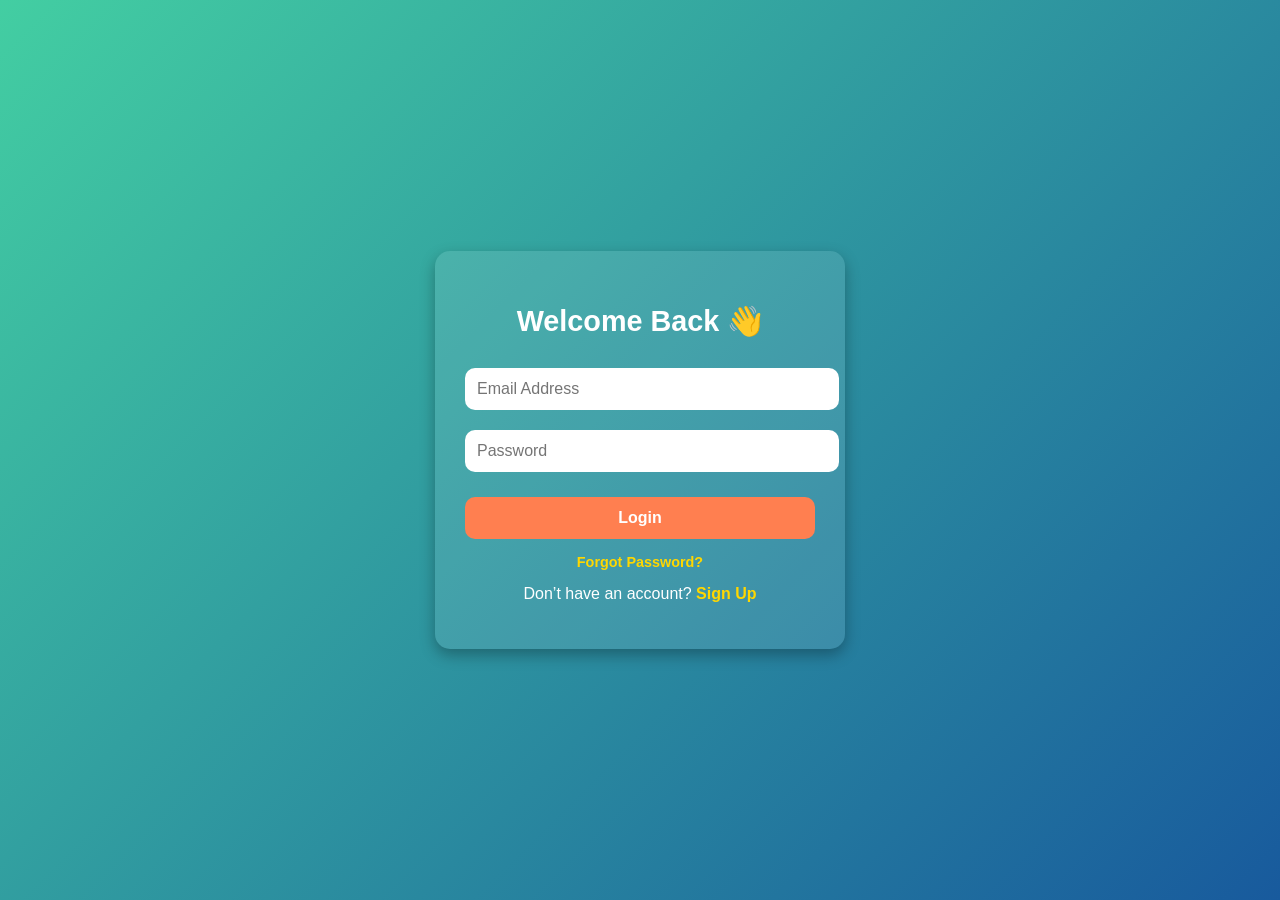
==== login.html @ 1adfe350 "Add files via upload" ====
<!DOCTYPE html>
<html lang="en">
<head>
  <meta charset="UTF-8">
  <title>Login - Smart Finance Manager</title>
  <style>
    body {
      margin: 0;
      font-family: 'Segoe UI', Tahoma, Geneva, Verdana, sans-serif;
      background: linear-gradient(135deg, #43cea2, #185a9d);
      color: #fff;
      display: flex;
      justify-content: center;
      align-items: center;
      height: 100vh;
    }

    .login-box {
      background: rgba(255,255,255,0.1);
      padding: 30px;
      border-radius: 15px;
      box-shadow: 0 6px 15px rgba(0,0,0,0.3);
      width: 350px;
      text-align: center;
    }

    .login-box h2 {
      margin-bottom: 20px;
      font-size: 1.8rem;
    }

    .login-box input {
      width: 100%;
      padding: 12px;
      margin: 10px 0;
      border: none;
      border-radius: 10px;
      outline: none;
      font-size: 1rem;
    }

    .login-box button {
      width: 100%;
      padding: 12px;
      margin-top: 15px;
      background: #ff7f50;
      border: none;
      border-radius: 10px;
      font-size: 1rem;
      font-weight: bold;
      color: #fff;
      cursor: pointer;
      transition: 0.3s;
    }
    .login-box button:hover {
      background: #ff5722;
    }

    .login-box p {
      margin-top: 15px;
    }

    .login-box a {
      color: #ffd700;
      text-decoration: none;
      font-weight: bold;
      cursor: pointer;
    }

    .forgot {
      margin-top: 10px;
      font-size: 0.9rem;
    }
  </style>
</head>
<body>
  <div class="login-box">
    <h2>Welcome Back 👋</h2>
    <input type="email" id="email" placeholder="Email Address" required>
    <input type="password" id="password" placeholder="Password" required>
    <button onclick="login()">Login</button>
    <p class="forgot"><a onclick="forgotPassword()">Forgot Password?</a></p>
    <p>Don’t have an account? <a href="signup.html">Sign Up</a></p>
  </div>

  <script>
    function login() {
      const email = document.getElementById("email").value;
      const password = document.getElementById("password").value;

      const storedEmail = localStorage.getItem("userEmail");
      const storedPassword = localStorage.getItem("userPassword");

      if (email === storedEmail && password === storedPassword) {
        alert("Login successful! Redirecting to dashboard...");
        localStorage.setItem("loggedInUser", localStorage.getItem("userName"));
        window.location.href = "dashboard.html";
      } else {
        alert("Invalid credentials. Please try again.");
      }
    }

    function forgotPassword() {
      const storedEmail = localStorage.getItem("userEmail");
      const storedPassword = localStorage.getItem("userPassword");

      const enteredEmail = prompt("Enter your registered email:");

      if (enteredEmail === storedEmail) {
        alert("Your password is: " + storedPassword);
      } else {
        alert("Email not found. Please sign up first.");
      }
    }
  </script>
</body>
</html>
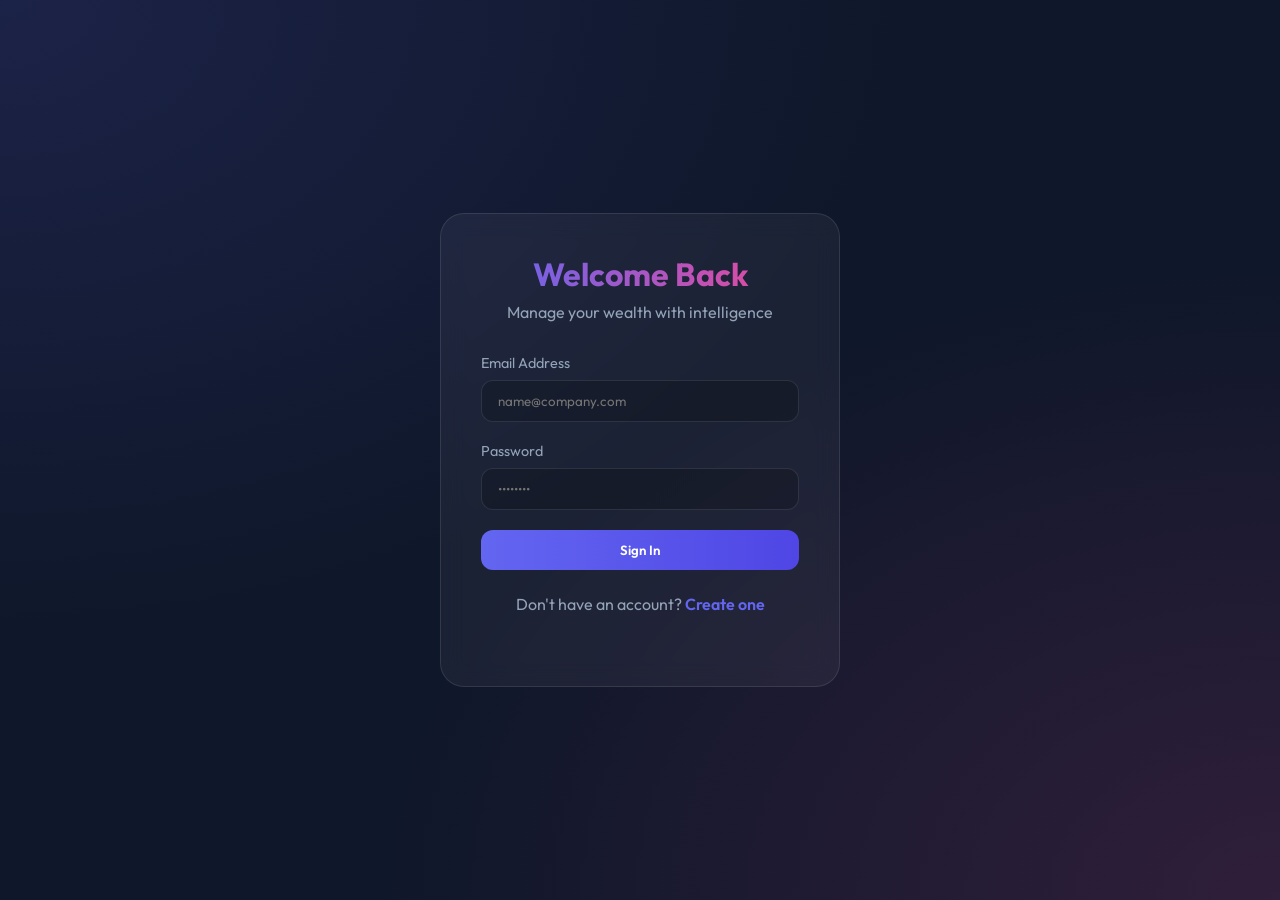
==== commit c818cfd7: "Add Smart Finance Manager web app with Flask backend, auth, dashboard, and ML analysis" ====
--- a/login.html
+++ b/login.html
@@ -1,117 +1,58 @@
 <!DOCTYPE html>
 <html lang="en">
 <head>
-  <meta charset="UTF-8">
-  <title>Login - Smart Finance Manager</title>
-  <style>
-    body {
-      margin: 0;
-      font-family: 'Segoe UI', Tahoma, Geneva, Verdana, sans-serif;
-      background: linear-gradient(135deg, #43cea2, #185a9d);
-      color: #fff;
-      display: flex;
-      justify-content: center;
-      align-items: center;
-      height: 100vh;
-    }
-
-    .login-box {
-      background: rgba(255,255,255,0.1);
-      padding: 30px;
-      border-radius: 15px;
-      box-shadow: 0 6px 15px rgba(0,0,0,0.3);
-      width: 350px;
-      text-align: center;
-    }
-
-    .login-box h2 {
-      margin-bottom: 20px;
-      font-size: 1.8rem;
-    }
-
-    .login-box input {
-      width: 100%;
-      padding: 12px;
-      margin: 10px 0;
-      border: none;
-      border-radius: 10px;
-      outline: none;
-      font-size: 1rem;
-    }
-
-    .login-box button {
-      width: 100%;
-      padding: 12px;
-      margin-top: 15px;
-      background: #ff7f50;
-      border: none;
-      border-radius: 10px;
-      font-size: 1rem;
-      font-weight: bold;
-      color: #fff;
-      cursor: pointer;
-      transition: 0.3s;
-    }
-    .login-box button:hover {
-      background: #ff5722;
-    }
-
-    .login-box p {
-      margin-top: 15px;
-    }
-
-    .login-box a {
-      color: #ffd700;
-      text-decoration: none;
-      font-weight: bold;
-      cursor: pointer;
-    }
-
-    .forgot {
-      margin-top: 10px;
-      font-size: 0.9rem;
-    }
-  </style>
+    <meta charset="UTF-8">
+    <meta name="viewport" content="width=device-width, initial-scale=1.0">
+    <title>Login - Smart Finance Manager</title>
+    <link rel="stylesheet" href="style.css">
+    <link href="https://fonts.googleapis.com/css2?family=Outfit:wght@400;600;700&display=swap" rel="stylesheet">
 </head>
 <body>
-  <div class="login-box">
-    <h2>Welcome Back 👋</h2>
-    <input type="email" id="email" placeholder="Email Address" required>
-    <input type="password" id="password" placeholder="Password" required>
-    <button onclick="login()">Login</button>
-    <p class="forgot"><a onclick="forgotPassword()">Forgot Password?</a></p>
-    <p>Don’t have an account? <a href="signup.html">Sign Up</a></p>
-  </div>
+    <div class="auth-container">
+        <div class="auth-card glass">
+            <h2>Welcome Back</h2>
+            <p>Manage your wealth with intelligence</p>
+            
+            <form id="loginForm">
+                <div class="form-group">
+                    <label>Email Address</label>
+                    <input type="email" id="email" placeholder="name@company.com" required>
+                </div>
+                <div class="form-group">
+                    <label>Password</label>
+                    <input type="password" id="password" placeholder="••••••••" required>
+                </div>
+                <button type="submit" class="btn">Sign In</button>
+            </form>
+            
+            <p style="margin-top: 24px; color: var(--text-muted);">
+                Don't have an account? <a href="signup.html" style="color: var(--primary); text-decoration: none; font-weight: 600;">Create one</a>
+            </p>
+        </div>
+    </div>
 
-  <script>
-    function login() {
-      const email = document.getElementById("email").value;
-      const password = document.getElementById("password").value;
-
-      const storedEmail = localStorage.getItem("userEmail");
-      const storedPassword = localStorage.getItem("userPassword");
-
-      if (email === storedEmail && password === storedPassword) {
-        alert("Login successful! Redirecting to dashboard...");
-        localStorage.setItem("loggedInUser", localStorage.getItem("userName"));
-        window.location.href = "dashboard.html";
-      } else {
-        alert("Invalid credentials. Please try again.");
-      }
-    }
-
-    function forgotPassword() {
-      const storedEmail = localStorage.getItem("userEmail");
-      const storedPassword = localStorage.getItem("userPassword");
-
-      const enteredEmail = prompt("Enter your registered email:");
-
-      if (enteredEmail === storedEmail) {
-        alert("Your password is: " + storedPassword);
-      } else {
-        alert("Email not found. Please sign up first.");
-      }
-    }
-  </script>
+    <script src="script.js"></script>
+    <script>
+        document.getElementById('loginForm').addEventListener('submit', async (e) => {
+            e.preventDefault();
+            const email = document.getElementById('email').value;
+            const password = document.getElementById('password').value;
+            
+            const response = await fetch('/api/login', {
+                method: 'POST',
+                headers: { 'Content-Type': 'application/json' },
+                body: JSON.stringify({ email, password })
+            });
+            
+            const data = await response.json();
+            if (response.ok) {
+                localStorage.setItem('token', data.token);
+                localStorage.setItem('userName', data.name);
+                window.location.href = 'dashboard.html';
+            } else {
+                alert(data.message);
+            }
+        });
+    </script>
 </body>
 </html>
--- a/style.css
+++ b/style.css
@@ -0,0 +1,208 @@
+:root {
+    --primary: #6366f1;
+    --primary-hover: #4f46e5;
+    --secondary: #ec4899;
+    --bg-dark: #0f172a;
+    --card-bg: rgba(255, 255, 255, 0.05);
+    --glass-border: rgba(255, 255, 255, 0.1);
+    --text-main: #f8fafc;
+    --text-muted: #94a3b8;
+    --accent: #f59e0b;
+}
+
+* {
+    margin: 0;
+    padding: 0;
+    box-sizing: border-box;
+    font-family: 'Outfit', 'Inter', sans-serif;
+}
+
+body {
+    background-color: var(--bg-dark);
+    background-image: 
+        radial-gradient(at 0% 0%, rgba(99, 102, 241, 0.15) 0, transparent 50%),
+        radial-gradient(at 100% 100%, rgba(236, 72, 153, 0.15) 0, transparent 50%);
+    color: var(--text-main);
+    min-height: 100vh;
+    display: flex;
+    flex-direction: column;
+}
+
+/* Glassmorphism Classes */
+.glass {
+    background: var(--card-bg);
+    backdrop-filter: blur(12px);
+    -webkit-backdrop-filter: blur(12px);
+    border: 1px solid var(--glass-border);
+    border-radius: 24px;
+}
+
+/* Auth Pages */
+.auth-container {
+    flex: 1;
+    display: flex;
+    justify-content: center;
+    align-items: center;
+    padding: 20px;
+}
+
+.auth-card {
+    width: 100%;
+    max-width: 400px;
+    padding: 40px;
+    text-align: center;
+}
+
+.auth-card h2 {
+    font-size: 2rem;
+    margin-bottom: 8px;
+    background: linear-gradient(to right, var(--primary), var(--secondary));
+    -webkit-background-clip: text;
+    -webkit-text-fill-color: transparent;
+}
+
+.auth-card p {
+    color: var(--text-muted);
+    margin-bottom: 32px;
+}
+
+.form-group {
+    margin-bottom: 20px;
+    text-align: left;
+}
+
+.form-group label {
+    display: block;
+    margin-bottom: 8px;
+    font-size: 0.9rem;
+    color: var(--text-muted);
+}
+
+.form-group input {
+    width: 100%;
+    padding: 12px 16px;
+    background: rgba(0, 0, 0, 0.2);
+    border: 1px solid var(--glass-border);
+    border-radius: 12px;
+    color: white;
+    outline: none;
+    transition: 0.3s;
+}
+
+.form-group input:focus {
+    border-color: var(--primary);
+    box-shadow: 0 0 0 4px rgba(99, 102, 241, 0.1);
+}
+
+.btn {
+    width: 100%;
+    padding: 12px;
+    background: linear-gradient(to right, var(--primary), var(--primary-hover));
+    border: none;
+    border-radius: 12px;
+    color: white;
+    font-weight: 600;
+    cursor: pointer;
+    transition: 0.3s;
+}
+
+.btn:hover {
+    transform: translateY(-2px);
+    box-shadow: 0 10px 15px -3px rgba(99, 102, 241, 0.4);
+}
+
+.btn-secondary {
+    background: transparent;
+    border: 1px solid var(--glass-border);
+    margin-top: 12px;
+}
+
+.btn-secondary:hover {
+    background: rgba(255, 255, 255, 0.05);
+}
+
+/* Dashboard */
+nav {
+    display: flex;
+    justify-content: space-between;
+    align-items: center;
+    padding: 20px 40px;
+    border-bottom: 1px solid var(--glass-border);
+}
+
+.logo {
+    font-size: 1.5rem;
+    font-weight: 700;
+    display: flex;
+    align-items: center;
+    gap: 10px;
+}
+
+.dashboard-main {
+    padding: 40px;
+    max-width: 1400px;
+    margin: 0 auto;
+    width: 100%;
+}
+
+.grid-stats {
+    display: grid;
+    grid-template-columns: repeat(auto-fit, minmax(280px, 1fr));
+    gap: 24px;
+    margin-bottom: 40px;
+}
+
+.stat-card {
+    padding: 30px;
+}
+
+.stat-card .label {
+    color: var(--text-muted);
+    font-size: 0.9rem;
+    margin-bottom: 8px;
+}
+
+.stat-card .value {
+    font-size: 2rem;
+    font-weight: 700;
+}
+
+.grid-charts {
+    display: grid;
+    grid-template-columns: 2fr 1fr;
+    gap: 24px;
+}
+
+.chart-card {
+    padding: 30px;
+    min-height: 400px;
+}
+
+/* Tables */
+.table-card {
+    margin-top: 40px;
+    padding: 30px;
+}
+
+table {
+    width: 100%;
+    border-collapse: collapse;
+    margin-top: 20px;
+}
+
+th {
+    text-align: left;
+    padding: 12px;
+    color: var(--text-muted);
+    border-bottom: 1px solid var(--glass-border);
+}
+
+td {
+    padding: 16px 12px;
+    border-bottom: 1px solid var(--glass-border);
+}
+
+/* Utilities */
+.text-success { color: #10b981; }
+.text-danger { color: #ef4444; }
+.text-warning { color: #f59e0b; }
